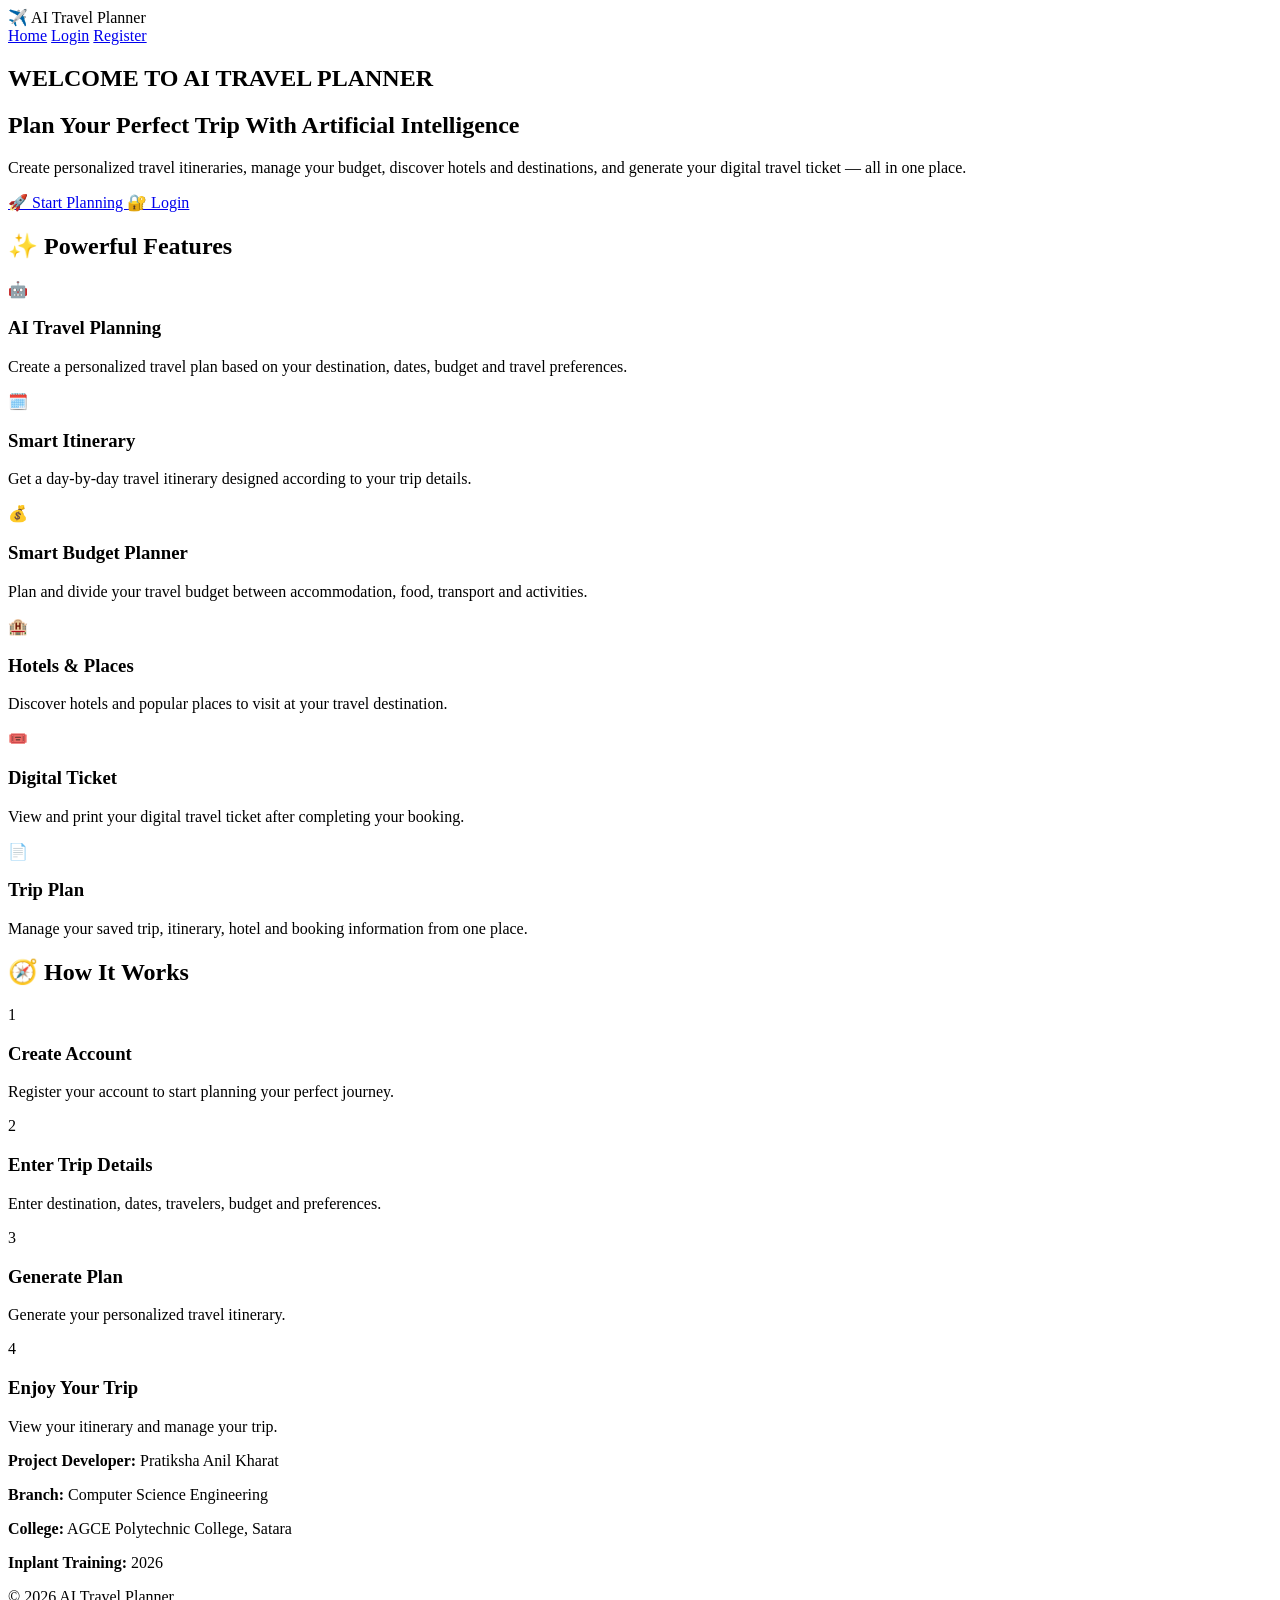
==== index.html @ a86b5eee "Add files via upload" ====
<!DOCTYPE html>
<html lang="en">
<head>
    <meta charset="UTF-8">
    <meta name="viewport" content="width=device-width, initial-scale=1.0">
    <title>AI Travel Planner</title>

    <link rel="stylesheet" href="css/style.css">

    <style>
        .feature-card {
            cursor: pointer !important;
            text-decoration: none !important;
            color: inherit !important;
            display: block !important;
        }

        .step-link {
            cursor: pointer !important;
            text-decoration: none !important;
            color: inherit !important;
            display: block !important;
        }

        .feature-card * {
            pointer-events: none !important;
        }

        .step-link * {
            pointer-events: none !important;
        }
    </style>
</head>

<body>

<nav class="navbar">
    <div class="logo">✈️ AI Travel Planner</div>

    <div class="nav-links">
        <a href="index.html">Home</a>
        <a href="login.html">Login</a>
        <a href="register.html">Register</a>
    </div>
</nav>


<section class="hero">
    <div class="hero-content">

        <h1>WELCOME TO AI TRAVEL PLANNER</h1>

        <h2>
            Plan Your Perfect Trip With
            <span>Artificial Intelligence</span>
        </h2>

        <p>
            Create personalized travel itineraries, manage your budget,
            discover hotels and destinations, and generate your digital
            travel ticket — all in one place.
        </p>

        <div class="hero-buttons">

            <a href="planner.html" class="primary-btn">
                🚀 Start Planning
            </a>

            <a href="login.html" class="secondary-btn">
                🔐 Login
            </a>

        </div>

    </div>
</section>


<section class="features">

    <h2>✨ Powerful Features</h2>

    <div class="feature-grid">

        <!-- AI TRAVEL PLANNING -->
        <div class="feature-card"
             onclick="window.location.href='planner.html'">

            <div class="feature-icon">🤖</div>

            <h3>AI Travel Planning</h3>

            <p>
                Create a personalized travel plan based on your
                destination, dates, budget and travel preferences.
            </p>

        </div>


        <!-- SMART ITINERARY -->
        <div class="feature-card"
             onclick="window.location.href='itinerary.html'">

            <div class="feature-icon">🗓️</div>

            <h3>Smart Itinerary</h3>

            <p>
                Get a day-by-day travel itinerary designed according
                to your trip details.
            </p>

        </div>


        <!-- BUDGET PLANNER -->
        <div class="feature-card"
             onclick="window.location.href='planner.html'">

            <div class="feature-icon">💰</div>

            <h3>Smart Budget Planner</h3>

            <p>
                Plan and divide your travel budget between
                accommodation, food, transport and activities.
            </p>

        </div>


        <!-- HOTELS & PLACES -->
        <div class="feature-card"
             onclick="window.location.href='hotels.html'">

            <div class="feature-icon">🏨</div>

            <h3>Hotels & Places</h3>

            <p>
                Discover hotels and popular places to visit at
                your travel destination.
            </p>

        </div>


        <!-- DIGITAL TICKET -->
        <div class="feature-card"
             onclick="window.location.href='ticket.html'">

            <div class="feature-icon">🎟️</div>

            <h3>Digital Ticket</h3>

            <p>
                View and print your digital travel ticket after
                completing your booking.
            </p>

        </div>


        <!-- TRIP PLAN -->
        <div class="feature-card"
             onclick="window.location.href='my-trips.html'">

            <div class="feature-icon">📄</div>

            <h3>Trip Plan</h3>

            <p>
                Manage your saved trip, itinerary, hotel and
                booking information from one place.
            </p>

        </div>

    </div>

</section>


<section class="how-it-works">

    <h2>🧭 How It Works</h2>

    <div class="steps">

        <div class="step-link"
             onclick="window.location.href='register.html'">

            <div class="step">
                <div class="step-number">1</div>

                <h3>Create Account</h3>

                <p>
                    Register your account to start planning
                    your perfect journey.
                </p>
            </div>

        </div>


        <div class="step-link"
             onclick="window.location.href='planner.html'">

            <div class="step">
                <div class="step-number">2</div>

                <h3>Enter Trip Details</h3>

                <p>
                    Enter destination, dates, travelers,
                    budget and preferences.
                </p>
            </div>

        </div>


        <div class="step-link"
             onclick="window.location.href='planner.html'">

            <div class="step">
                <div class="step-number">3</div>

                <h3>Generate Plan</h3>

                <p>
                    Generate your personalized travel itinerary.
                </p>
            </div>

        </div>


        <div class="step-link"
             onclick="window.location.href='itinerary.html'">

            <div class="step">
                <div class="step-number">4</div>

                <h3>Enjoy Your Trip</h3>

                <p>
                    View your itinerary and manage your trip.
                </p>
            </div>

        </div>

    </div>

</section>


<footer>

    <p>
        <strong>Project Developer:</strong>
        Pratiksha Anil Kharat
    </p>

    <p>
        <strong>Branch:</strong>
        Computer Science Engineering
    </p>

    <p>
        <strong>College:</strong>
        AGCE Polytechnic College, Satara
    </p>

    <p>
        <strong>Inplant Training:</strong>
        2026
    </p>

    <p>
        © 2026 AI Travel Planner
    </p>

</footer>


</body>
</html>
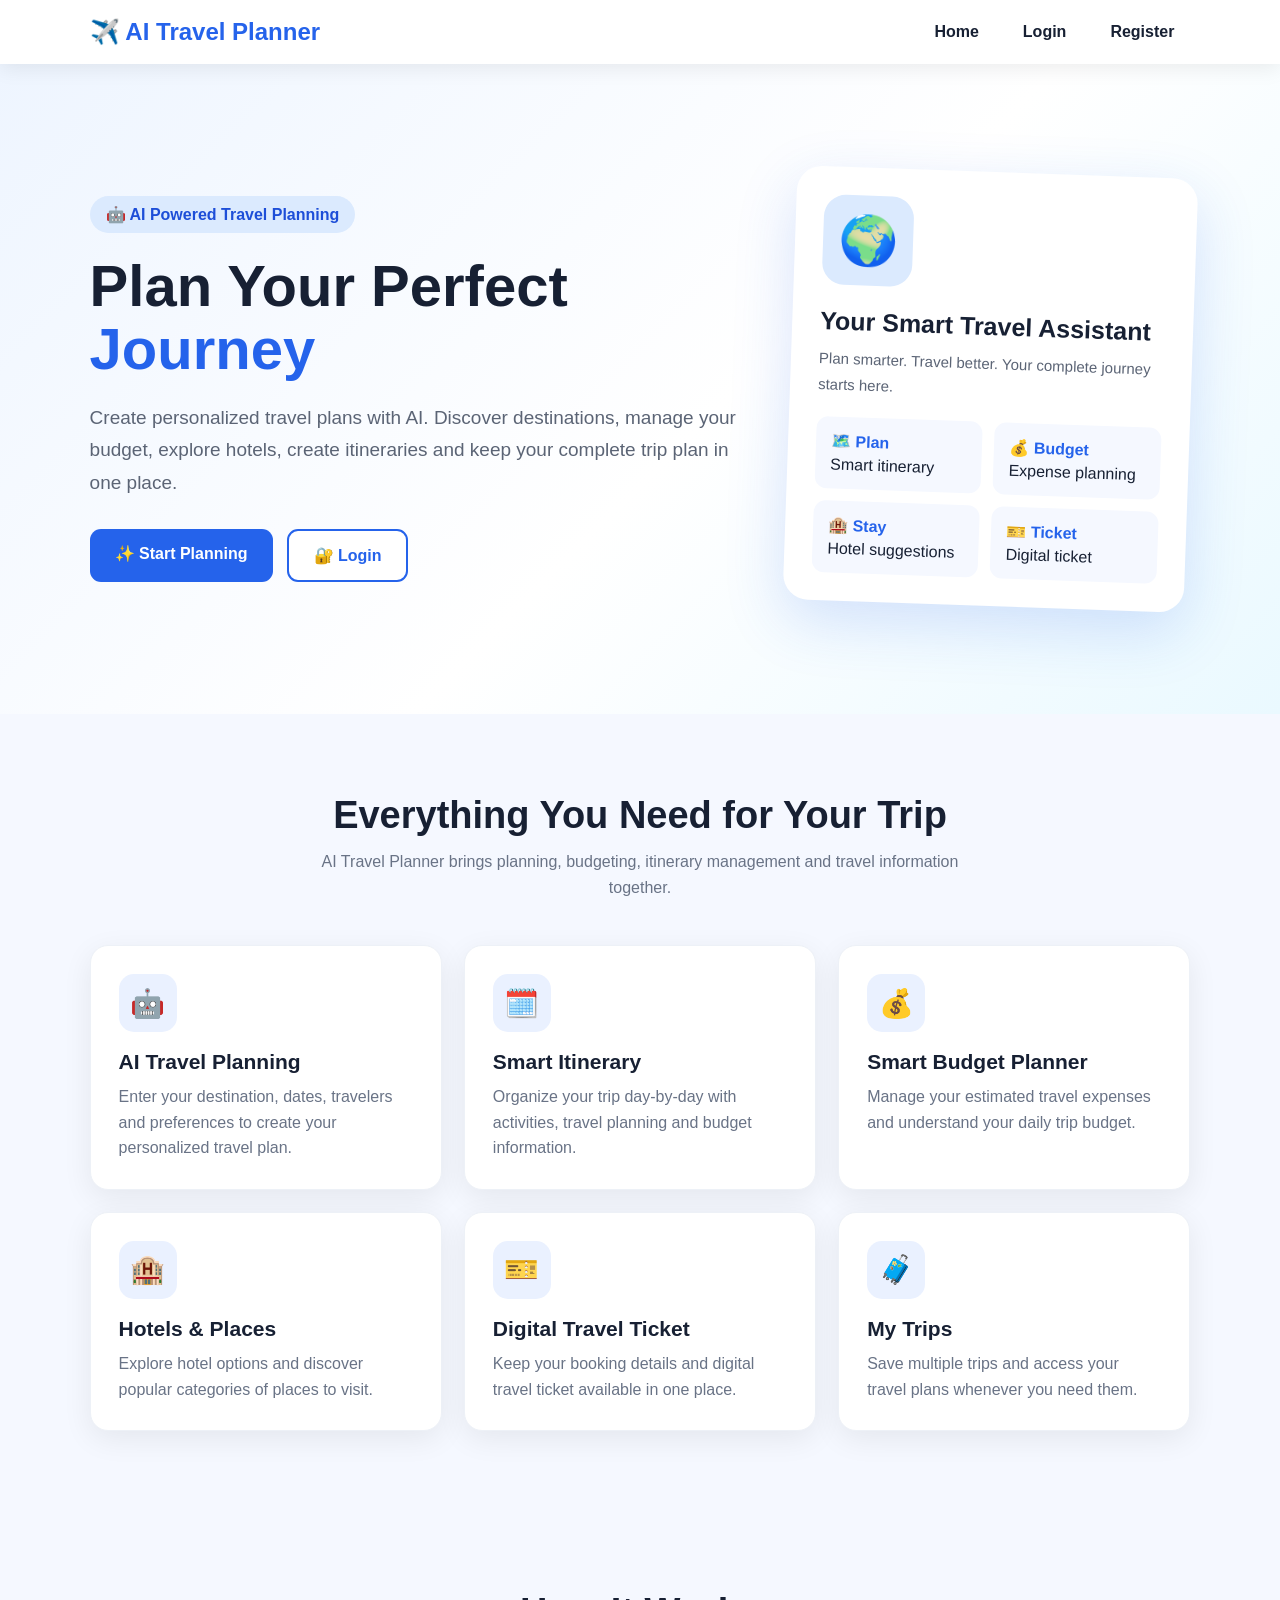
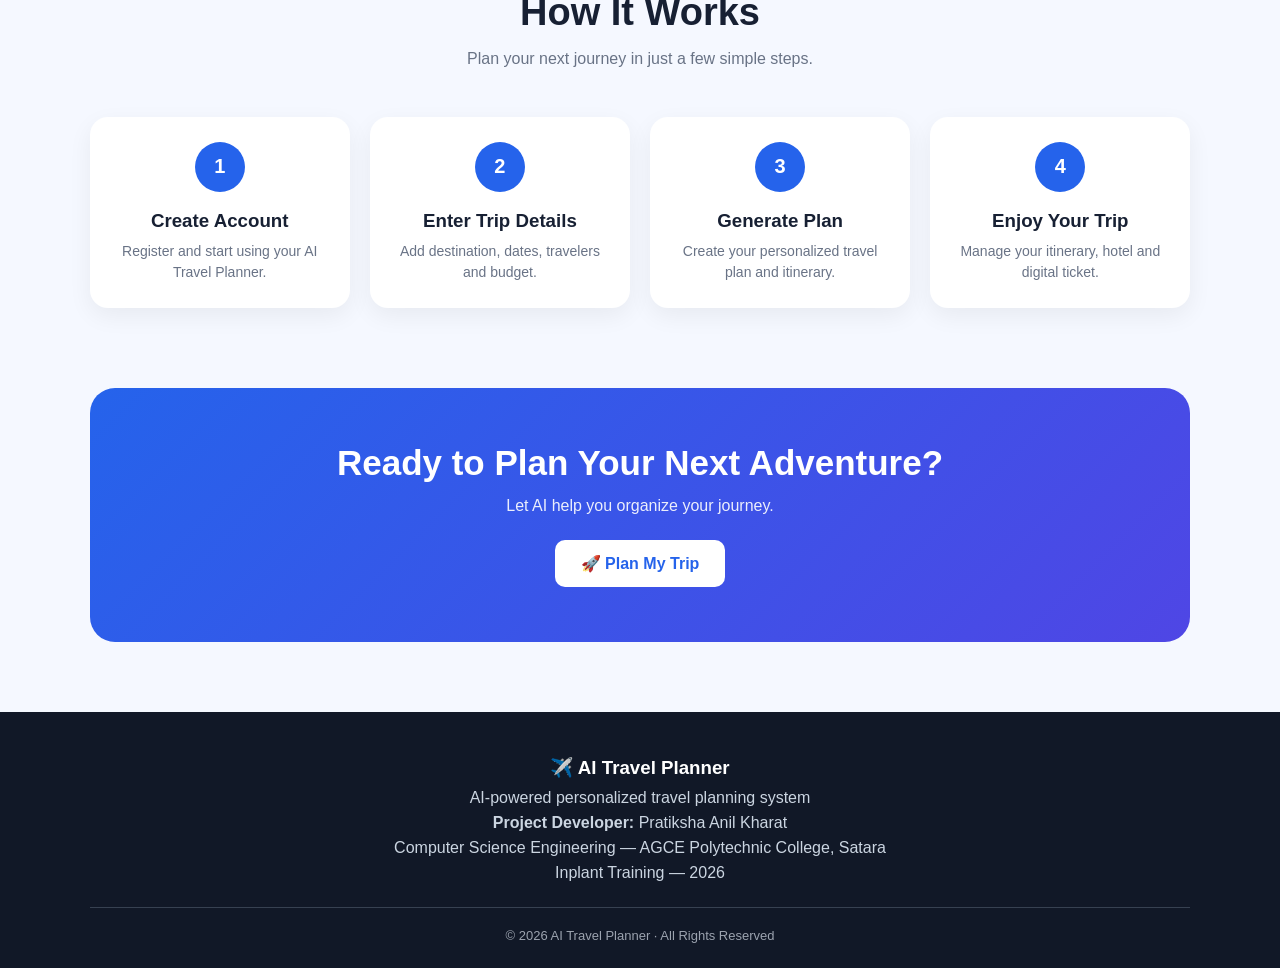
==== commit 7e800537: "Add files via upload" ====
--- a/index.html
+++ b/index.html
@@ -3,177 +3,630 @@
 <head>
     <meta charset="UTF-8">
     <meta name="viewport" content="width=device-width, initial-scale=1.0">
+
     <title>AI Travel Planner</title>
 
     <link rel="stylesheet" href="css/style.css">
 
     <style>
+        * {
+            box-sizing: border-box;
+            margin: 0;
+            padding: 0;
+        }
+
+        body {
+            font-family: Arial, sans-serif;
+            background: #f5f8ff;
+            color: #172033;
+        }
+
+        /* NAVBAR */
+        .navbar {
+            width: 100%;
+            background: rgba(255,255,255,0.97);
+            display: flex;
+            justify-content: space-between;
+            align-items: center;
+            padding: 18px 7%;
+            box-shadow: 0 4px 20px rgba(0,0,0,0.08);
+            position: sticky;
+            top: 0;
+            z-index: 1000;
+        }
+
+        .logo {
+            font-size: 24px;
+            font-weight: 800;
+            color: #2563eb;
+        }
+
+        .nav-links {
+            display: flex;
+            gap: 12px;
+            list-style: none;
+        }
+
+        .nav-links a {
+            text-decoration: none;
+            color: #172033;
+            font-weight: 600;
+            padding: 10px 16px;
+            border-radius: 9px;
+        }
+
+        .nav-links a:hover {
+            background: #eaf1ff;
+            color: #2563eb;
+        }
+
+        /* HERO */
+        .hero {
+            min-height: 650px;
+            padding: 80px 7%;
+            display: flex;
+            align-items: center;
+            justify-content: space-between;
+            gap: 50px;
+            background:
+                linear-gradient(135deg, #eef5ff 0%, #ffffff 55%, #eaf9ff 100%);
+        }
+
+        .hero-content {
+            max-width: 650px;
+        }
+
+        .badge {
+            display: inline-block;
+            background: #dbeafe;
+            color: #1d4ed8;
+            padding: 9px 16px;
+            border-radius: 30px;
+            font-weight: 700;
+            margin-bottom: 22px;
+        }
+
+        .hero h1 {
+            font-size: 58px;
+            line-height: 1.08;
+            margin-bottom: 22px;
+        }
+
+        .hero h1 span {
+            color: #2563eb;
+        }
+
+        .hero p {
+            font-size: 19px;
+            line-height: 1.7;
+            color: #5b6475;
+            margin-bottom: 30px;
+        }
+
+        .hero-buttons {
+            display: flex;
+            gap: 14px;
+            flex-wrap: wrap;
+        }
+
+        .primary-btn,
+        .outline-btn {
+            text-decoration: none;
+            padding: 15px 25px;
+            border-radius: 11px;
+            font-weight: 700;
+            display: inline-block;
+            transition: 0.2s;
+        }
+
+        .primary-btn {
+            background: #2563eb;
+            color: white;
+        }
+
+        .primary-btn:hover {
+            background: #1d4ed8;
+            transform: translateY(-2px);
+        }
+
+        .outline-btn {
+            background: white;
+            color: #2563eb;
+            border: 2px solid #2563eb;
+        }
+
+        .outline-btn:hover {
+            background: #eff6ff;
+        }
+
+        /* HERO VISUAL */
+        .hero-visual {
+            width: 420px;
+            min-width: 320px;
+        }
+
+        .travel-card {
+            background: white;
+            border-radius: 25px;
+            padding: 28px;
+            box-shadow: 0 20px 60px rgba(37,99,235,0.18);
+            transform: rotate(2deg);
+        }
+
+        .travel-icon {
+            width: 90px;
+            height: 90px;
+            border-radius: 22px;
+            background: #dbeafe;
+            display: flex;
+            align-items: center;
+            justify-content: center;
+            font-size: 48px;
+            margin-bottom: 22px;
+        }
+
+        .travel-card h3 {
+            font-size: 25px;
+            margin-bottom: 10px;
+        }
+
+        .travel-card p {
+            font-size: 15px;
+            margin-bottom: 20px;
+        }
+
+        .mini-info {
+            display: grid;
+            grid-template-columns: 1fr 1fr;
+            gap: 12px;
+        }
+
+        .mini-box {
+            background: #f5f8ff;
+            padding: 15px;
+            border-radius: 12px;
+        }
+
+        .mini-box strong {
+            display: block;
+            color: #2563eb;
+            margin-bottom: 5px;
+        }
+
+        /* SECTION */
+        .section {
+            padding: 80px 7%;
+        }
+
+        .section-title {
+            text-align: center;
+            max-width: 700px;
+            margin: 0 auto 45px;
+        }
+
+        .section-title h2 {
+            font-size: 38px;
+            margin-bottom: 12px;
+        }
+
+        .section-title p {
+            color: #697386;
+            line-height: 1.6;
+        }
+
+        /* FEATURES */
+        .features-grid {
+            display: grid;
+            grid-template-columns: repeat(3, 1fr);
+            gap: 22px;
+        }
+
         .feature-card {
-            cursor: pointer !important;
-            text-decoration: none !important;
-            color: inherit !important;
-            display: block !important;
-        }
-
-        .step-link {
-            cursor: pointer !important;
-            text-decoration: none !important;
-            color: inherit !important;
-            display: block !important;
-        }
-
-        .feature-card * {
-            pointer-events: none !important;
-        }
-
-        .step-link * {
-            pointer-events: none !important;
+            background: white;
+            border-radius: 18px;
+            padding: 28px;
+            box-shadow: 0 8px 30px rgba(0,0,0,0.07);
+            cursor: pointer;
+            transition: 0.25s;
+            border: 1px solid #edf1f7;
+        }
+
+        .feature-card:hover {
+            transform: translateY(-7px);
+            box-shadow: 0 15px 35px rgba(37,99,235,0.15);
+        }
+
+        .feature-icon {
+            width: 58px;
+            height: 58px;
+            background: #eaf1ff;
+            border-radius: 15px;
+            display: flex;
+            align-items: center;
+            justify-content: center;
+            font-size: 28px;
+            margin-bottom: 18px;
+        }
+
+        .feature-card h3 {
+            margin-bottom: 10px;
+            font-size: 21px;
+        }
+
+        .feature-card p {
+            color: #697386;
+            line-height: 1.6;
+        }
+
+        /* HOW IT WORKS */
+        .steps {
+            display: grid;
+            grid-template-columns: repeat(4, 1fr);
+            gap: 20px;
+        }
+
+        .step {
+            background: white;
+            padding: 25px;
+            border-radius: 18px;
+            text-align: center;
+            box-shadow: 0 8px 25px rgba(0,0,0,0.06);
+        }
+
+        .step-number {
+            width: 50px;
+            height: 50px;
+            border-radius: 50%;
+            background: #2563eb;
+            color: white;
+            margin: 0 auto 18px;
+            display: flex;
+            align-items: center;
+            justify-content: center;
+            font-size: 20px;
+            font-weight: bold;
+        }
+
+        .step h3 {
+            margin-bottom: 9px;
+        }
+
+        .step p {
+            color: #697386;
+            font-size: 14px;
+            line-height: 1.5;
+        }
+
+        /* CTA */
+        .cta {
+            margin: 0 7% 70px;
+            padding: 55px 30px;
+            text-align: center;
+            border-radius: 25px;
+            background: linear-gradient(135deg, #2563eb, #4f46e5);
+            color: white;
+        }
+
+        .cta h2 {
+            font-size: 35px;
+            margin-bottom: 14px;
+        }
+
+        .cta p {
+            margin-bottom: 25px;
+            opacity: 0.9;
+        }
+
+        .cta a {
+            display: inline-block;
+            background: white;
+            color: #2563eb;
+            text-decoration: none;
+            padding: 14px 26px;
+            border-radius: 10px;
+            font-weight: bold;
+        }
+
+        /* FOOTER */
+        footer {
+            background: #111827;
+            color: white;
+            padding: 45px 7% 25px;
+            text-align: center;
+        }
+
+        footer h3 {
+            margin-bottom: 10px;
+        }
+
+        footer p {
+            color: #cbd5e1;
+            margin: 7px 0;
+        }
+
+        .copyright {
+            margin-top: 25px;
+            padding-top: 20px;
+            border-top: 1px solid #374151;
+            font-size: 13px;
+            color: #9ca3af;
+        }
+
+        /* MOBILE */
+        @media (max-width: 900px) {
+            .hero {
+                flex-direction: column;
+                text-align: center;
+                padding-top: 55px;
+            }
+
+            .hero-buttons {
+                justify-content: center;
+            }
+
+            .hero h1 {
+                font-size: 43px;
+            }
+
+            .hero-visual {
+                width: 100%;
+                max-width: 420px;
+            }
+
+            .features-grid {
+                grid-template-columns: 1fr 1fr;
+            }
+
+            .steps {
+                grid-template-columns: 1fr 1fr;
+            }
+        }
+
+        @media (max-width: 600px) {
+            .navbar {
+                padding: 15px 5%;
+            }
+
+            .logo {
+                font-size: 19px;
+            }
+
+            .nav-links a {
+                padding: 8px;
+                font-size: 13px;
+            }
+
+            .hero {
+                padding: 55px 5%;
+            }
+
+            .hero h1 {
+                font-size: 36px;
+            }
+
+            .hero p {
+                font-size: 16px;
+            }
+
+            .features-grid,
+            .steps {
+                grid-template-columns: 1fr;
+            }
+
+            .section {
+                padding: 55px 5%;
+            }
+
+            .section-title h2 {
+                font-size: 30px;
+            }
+
+            .cta {
+                margin: 0 5% 50px;
+            }
+
+            .cta h2 {
+                font-size: 27px;
+            }
         }
     </style>
 </head>
 
 <body>
 
+<!-- NAVBAR -->
 <nav class="navbar">
     <div class="logo">✈️ AI Travel Planner</div>
 
-    <div class="nav-links">
-        <a href="index.html">Home</a>
-        <a href="login.html">Login</a>
-        <a href="register.html">Register</a>
-    </div>
+    <ul class="nav-links">
+        <li><a href="index.html">Home</a></li>
+        <li><a href="login.html">Login</a></li>
+        <li><a href="register.html">Register</a></li>
+    </ul>
 </nav>
 
 
+<!-- HERO -->
 <section class="hero">
+
     <div class="hero-content">
 
-        <h1>WELCOME TO AI TRAVEL PLANNER</h1>
-
-        <h2>
-            Plan Your Perfect Trip With
-            <span>Artificial Intelligence</span>
-        </h2>
+        <div class="badge">🤖 AI Powered Travel Planning</div>
+
+        <h1>
+            Plan Your Perfect
+            <span>Journey</span>
+        </h1>
 
         <p>
-            Create personalized travel itineraries, manage your budget,
-            discover hotels and destinations, and generate your digital
-            travel ticket — all in one place.
+            Create personalized travel plans with AI.
+            Discover destinations, manage your budget,
+            explore hotels, create itineraries and keep
+            your complete trip plan in one place.
         </p>
 
         <div class="hero-buttons">
-
             <a href="planner.html" class="primary-btn">
-                🚀 Start Planning
+                ✨ Start Planning
             </a>
 
-            <a href="login.html" class="secondary-btn">
+            <a href="login.html" class="outline-btn">
                 🔐 Login
             </a>
-
         </div>
 
     </div>
+
+
+    <div class="hero-visual">
+
+        <div class="travel-card">
+
+            <div class="travel-icon">🌍</div>
+
+            <h3>Your Smart Travel Assistant</h3>
+
+            <p>
+                Plan smarter. Travel better.
+                Your complete journey starts here.
+            </p>
+
+            <div class="mini-info">
+
+                <div class="mini-box">
+                    <strong>🗺️ Plan</strong>
+                    Smart itinerary
+                </div>
+
+                <div class="mini-box">
+                    <strong>💰 Budget</strong>
+                    Expense planning
+                </div>
+
+                <div class="mini-box">
+                    <strong>🏨 Stay</strong>
+                    Hotel suggestions
+                </div>
+
+                <div class="mini-box">
+                    <strong>🎫 Ticket</strong>
+                    Digital ticket
+                </div>
+
+            </div>
+
+        </div>
+
+    </div>
+
 </section>
 
 
-<section class="features">
-
-    <h2>✨ Powerful Features</h2>
-
-    <div class="feature-grid">
-
-        <!-- AI TRAVEL PLANNING -->
+<!-- FEATURES -->
+<section class="section">
+
+    <div class="section-title">
+
+        <h2>Everything You Need for Your Trip</h2>
+
+        <p>
+            AI Travel Planner brings planning,
+            budgeting, itinerary management and
+            travel information together.
+        </p>
+
+    </div>
+
+
+    <div class="features-grid">
+
         <div class="feature-card"
-             onclick="window.location.href='planner.html'">
+             onclick="location.href='planner.html'">
 
             <div class="feature-icon">🤖</div>
 
             <h3>AI Travel Planning</h3>
 
             <p>
-                Create a personalized travel plan based on your
-                destination, dates, budget and travel preferences.
-            </p>
-
-        </div>
-
-
-        <!-- SMART ITINERARY -->
+                Enter your destination, dates,
+                travelers and preferences to create
+                your personalized travel plan.
+            </p>
+
+        </div>
+
+
         <div class="feature-card"
-             onclick="window.location.href='itinerary.html'">
+             onclick="location.href='itinerary.html'">
 
             <div class="feature-icon">🗓️</div>
 
             <h3>Smart Itinerary</h3>
 
             <p>
-                Get a day-by-day travel itinerary designed according
-                to your trip details.
-            </p>
-
-        </div>
-
-
-        <!-- BUDGET PLANNER -->
+                Organize your trip day-by-day with
+                activities, travel planning and
+                budget information.
+            </p>
+
+        </div>
+
+
         <div class="feature-card"
-             onclick="window.location.href='planner.html'">
+             onclick="location.href='planner.html'">
 
             <div class="feature-icon">💰</div>
 
             <h3>Smart Budget Planner</h3>
 
             <p>
-                Plan and divide your travel budget between
-                accommodation, food, transport and activities.
-            </p>
-
-        </div>
-
-
-        <!-- HOTELS & PLACES -->
+                Manage your estimated travel expenses
+                and understand your daily trip budget.
+            </p>
+
+        </div>
+
+
         <div class="feature-card"
-             onclick="window.location.href='hotels.html'">
+             onclick="location.href='hotels.html'">
 
             <div class="feature-icon">🏨</div>
 
             <h3>Hotels & Places</h3>
 
             <p>
-                Discover hotels and popular places to visit at
-                your travel destination.
-            </p>
-
-        </div>
-
-
-        <!-- DIGITAL TICKET -->
+                Explore hotel options and discover
+                popular categories of places to visit.
+            </p>
+
+        </div>
+
+
         <div class="feature-card"
-             onclick="window.location.href='ticket.html'">
-
-            <div class="feature-icon">🎟️</div>
-
-            <h3>Digital Ticket</h3>
-
-            <p>
-                View and print your digital travel ticket after
-                completing your booking.
-            </p>
-
-        </div>
-
-
-        <!-- TRIP PLAN -->
+             onclick="location.href='ticket.html'">
+
+            <div class="feature-icon">🎫</div>
+
+            <h3>Digital Travel Ticket</h3>
+
+            <p>
+                Keep your booking details and digital
+                travel ticket available in one place.
+            </p>
+
+        </div>
+
+
         <div class="feature-card"
-             onclick="window.location.href='my-trips.html'">
-
-            <div class="feature-icon">📄</div>
-
-            <h3>Trip Plan</h3>
-
-            <p>
-                Manage your saved trip, itinerary, hotel and
-                booking information from one place.
+             onclick="location.href='my-trips.html'">
+
+            <div class="feature-icon">🧳</div>
+
+            <h3>My Trips</h3>
+
+            <p>
+                Save multiple trips and access your
+                travel plans whenever you need them.
             </p>
 
         </div>
@@ -183,74 +636,78 @@
 </section>
 
 
-<section class="how-it-works">
-
-    <h2>🧭 How It Works</h2>
+<!-- HOW IT WORKS -->
+<section class="section">
+
+    <div class="section-title">
+
+        <h2>How It Works</h2>
+
+        <p>
+            Plan your next journey in just a few simple steps.
+        </p>
+
+    </div>
+
 
     <div class="steps">
 
-        <div class="step-link"
-             onclick="window.location.href='register.html'">
-
-            <div class="step">
-                <div class="step-number">1</div>
-
-                <h3>Create Account</h3>
-
-                <p>
-                    Register your account to start planning
-                    your perfect journey.
-                </p>
-            </div>
-
-        </div>
-
-
-        <div class="step-link"
-             onclick="window.location.href='planner.html'">
-
-            <div class="step">
-                <div class="step-number">2</div>
-
-                <h3>Enter Trip Details</h3>
-
-                <p>
-                    Enter destination, dates, travelers,
-                    budget and preferences.
-                </p>
-            </div>
-
-        </div>
-
-
-        <div class="step-link"
-             onclick="window.location.href='planner.html'">
-
-            <div class="step">
-                <div class="step-number">3</div>
-
-                <h3>Generate Plan</h3>
-
-                <p>
-                    Generate your personalized travel itinerary.
-                </p>
-            </div>
-
-        </div>
-
-
-        <div class="step-link"
-             onclick="window.location.href='itinerary.html'">
-
-            <div class="step">
-                <div class="step-number">4</div>
-
-                <h3>Enjoy Your Trip</h3>
-
-                <p>
-                    View your itinerary and manage your trip.
-                </p>
-            </div>
+        <div class="step"
+             onclick="location.href='register.html'">
+
+            <div class="step-number">1</div>
+
+            <h3>Create Account</h3>
+
+            <p>
+                Register and start using your
+                AI Travel Planner.
+            </p>
+
+        </div>
+
+
+        <div class="step"
+             onclick="location.href='planner.html'">
+
+            <div class="step-number">2</div>
+
+            <h3>Enter Trip Details</h3>
+
+            <p>
+                Add destination, dates,
+                travelers and budget.
+            </p>
+
+        </div>
+
+
+        <div class="step"
+             onclick="location.href='planner.html'">
+
+            <div class="step-number">3</div>
+
+            <h3>Generate Plan</h3>
+
+            <p>
+                Create your personalized
+                travel plan and itinerary.
+            </p>
+
+        </div>
+
+
+        <div class="step"
+             onclick="location.href='itinerary.html'">
+
+            <div class="step-number">4</div>
+
+            <h3>Enjoy Your Trip</h3>
+
+            <p>
+                Manage your itinerary,
+                hotel and digital ticket.
+            </p>
 
         </div>
 
@@ -259,7 +716,30 @@
 </section>
 
 
+<!-- CTA -->
+<section class="cta">
+
+    <h2>Ready to Plan Your Next Adventure?</h2>
+
+    <p>
+        Let AI help you organize your journey.
+    </p>
+
+    <a href="planner.html">
+        🚀 Plan My Trip
+    </a>
+
+</section>
+
+
+<!-- FOOTER -->
 <footer>
+
+    <h3>✈️ AI Travel Planner</h3>
+
+    <p>
+        AI-powered personalized travel planning system
+    </p>
 
     <p>
         <strong>Project Developer:</strong>
@@ -267,26 +747,19 @@
     </p>
 
     <p>
-        <strong>Branch:</strong>
-        Computer Science Engineering
-    </p>
-
-    <p>
-        <strong>College:</strong>
+        Computer Science Engineering —
         AGCE Polytechnic College, Satara
     </p>
 
     <p>
-        <strong>Inplant Training:</strong>
-        2026
+        Inplant Training — 2026
     </p>
 
-    <p>
-        © 2026 AI Travel Planner
-    </p>
+    <div class="copyright">
+        © 2026 AI Travel Planner · All Rights Reserved
+    </div>
 
 </footer>
-
 
 </body>
 </html>
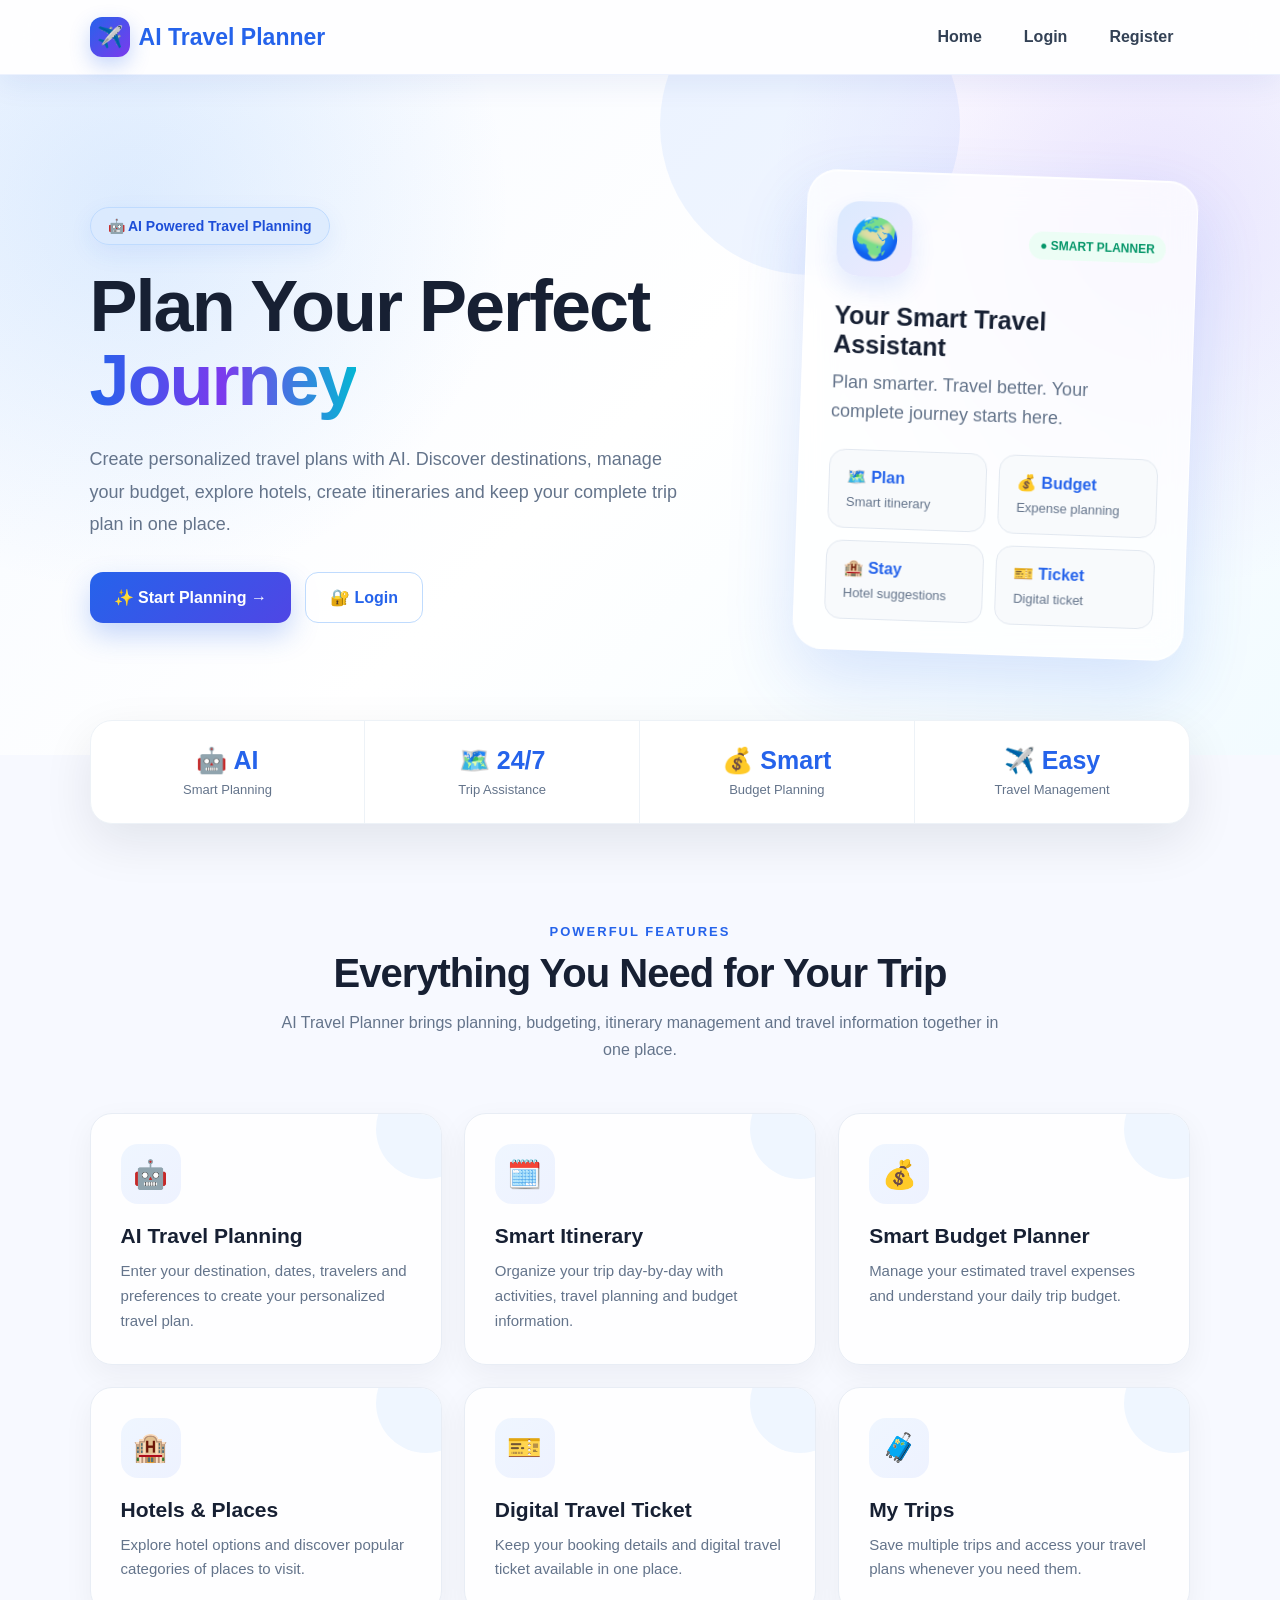
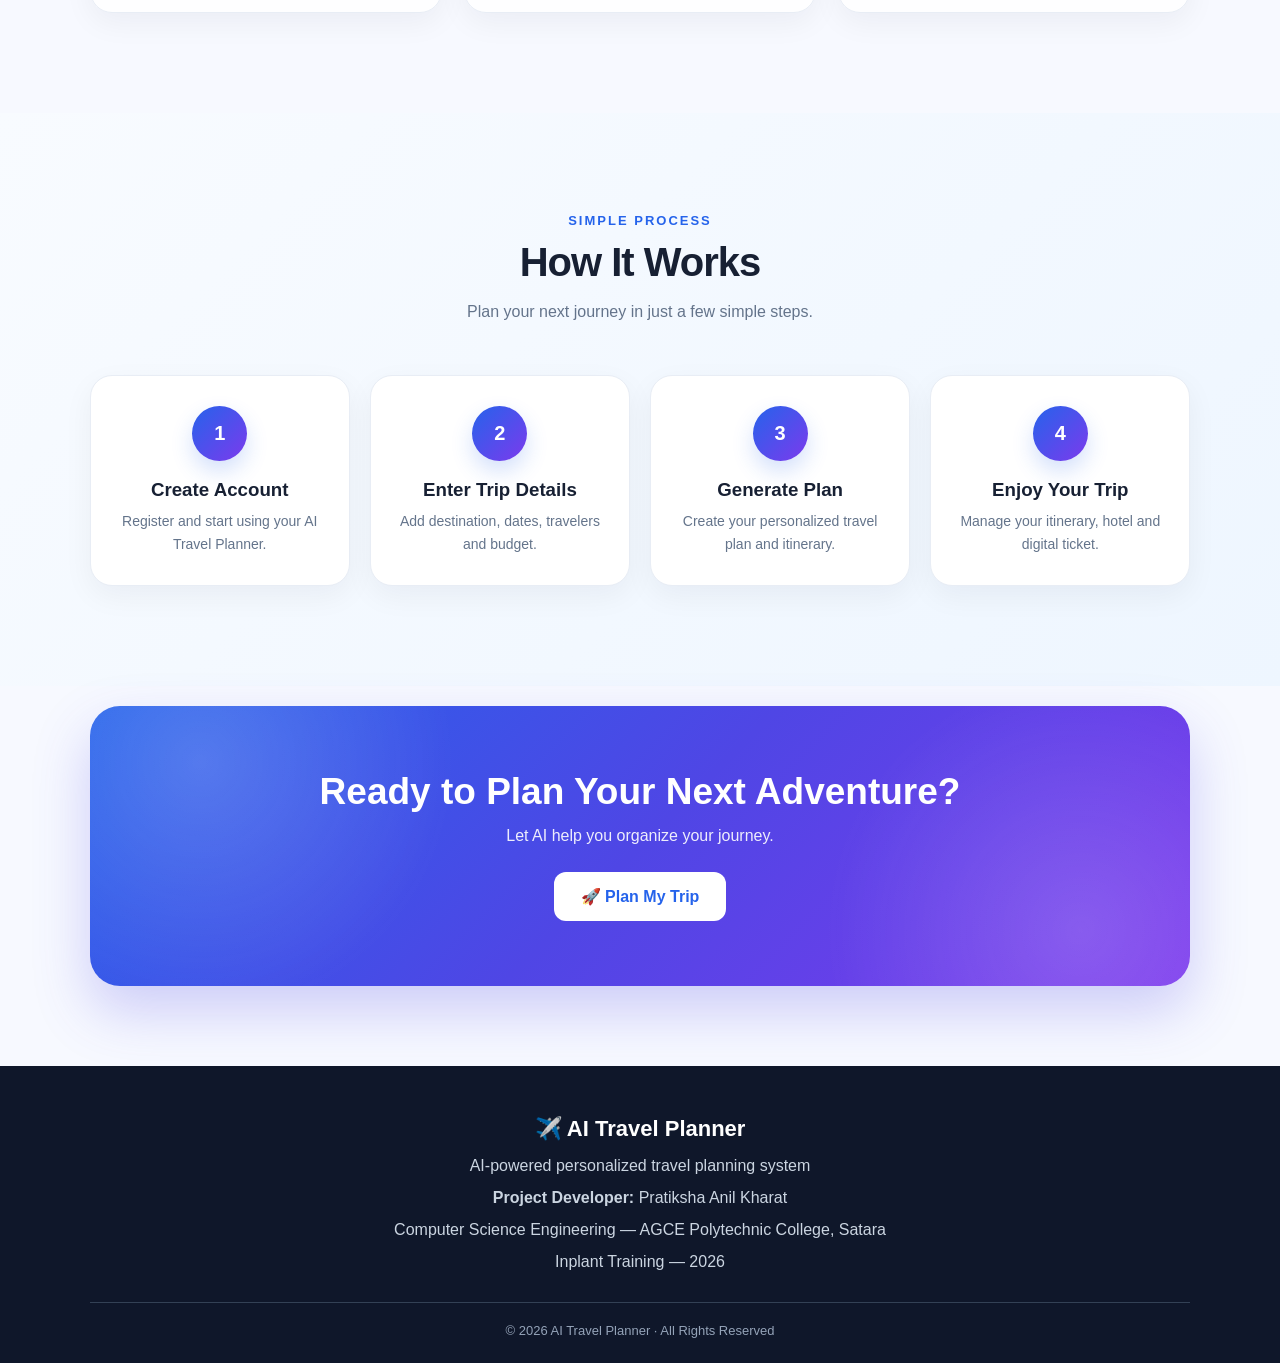
==== commit 676547e6: "Add files via upload" ====
--- a/index.html
+++ b/index.html
@@ -6,101 +6,191 @@
 
     <title>AI Travel Planner</title>
 
-    <link rel="stylesheet" href="css/style.css">
-
     <style>
         * {
-            box-sizing: border-box;
             margin: 0;
             padding: 0;
+            box-sizing: border-box;
+        }
+
+        html {
+            scroll-behavior: smooth;
         }
 
         body {
-            font-family: Arial, sans-serif;
-            background: #f5f8ff;
+            font-family: Arial, Helvetica, sans-serif;
             color: #172033;
-        }
-
-        /* NAVBAR */
+            background: #f7f9ff;
+            overflow-x: hidden;
+        }
+
+        /* ================= NAVBAR ================= */
+
         .navbar {
-            width: 100%;
-            background: rgba(255,255,255,0.97);
+            position: sticky;
+            top: 0;
+            z-index: 1000;
+
             display: flex;
             justify-content: space-between;
             align-items: center;
-            padding: 18px 7%;
-            box-shadow: 0 4px 20px rgba(0,0,0,0.08);
-            position: sticky;
-            top: 0;
-            z-index: 1000;
+
+            padding: 17px 7%;
+
+            background: rgba(255,255,255,0.82);
+            backdrop-filter: blur(18px);
+            -webkit-backdrop-filter: blur(18px);
+
+            border-bottom: 1px solid rgba(37,99,235,0.08);
+
+            box-shadow: 0 8px 30px rgba(30,64,175,0.08);
         }
 
         .logo {
-            font-size: 24px;
+            display: flex;
+            align-items: center;
+            gap: 9px;
+
+            font-size: 23px;
             font-weight: 800;
+
             color: #2563eb;
+        }
+
+        .logo-icon {
+            width: 40px;
+            height: 40px;
+
+            display: flex;
+            align-items: center;
+            justify-content: center;
+
+            border-radius: 12px;
+
+            background: linear-gradient(135deg,#2563eb,#7c3aed);
+
+            color: white;
+            font-size: 21px;
+
+            box-shadow: 0 8px 20px rgba(37,99,235,0.25);
         }
 
         .nav-links {
             display: flex;
-            gap: 12px;
+            gap: 8px;
             list-style: none;
         }
 
         .nav-links a {
             text-decoration: none;
-            color: #172033;
-            font-weight: 600;
-            padding: 10px 16px;
-            border-radius: 9px;
+            color: #334155;
+
+            padding: 10px 17px;
+            border-radius: 10px;
+
+            font-weight: 700;
+            transition: 0.25s;
         }
 
         .nav-links a:hover {
-            background: #eaf1ff;
             color: #2563eb;
-        }
-
-        /* HERO */
+            background: #eff6ff;
+            transform: translateY(-2px);
+        }
+
+        /* ================= HERO ================= */
+
         .hero {
-            min-height: 650px;
-            padding: 80px 7%;
+            min-height: 680px;
+
             display: flex;
             align-items: center;
             justify-content: space-between;
-            gap: 50px;
+
+            gap: 60px;
+
+            padding: 85px 7%;
+
+            position: relative;
+            overflow: hidden;
+
             background:
-                linear-gradient(135deg, #eef5ff 0%, #ffffff 55%, #eaf9ff 100%);
+                radial-gradient(circle at 10% 20%, rgba(96,165,250,0.18), transparent 30%),
+                radial-gradient(circle at 90% 20%, rgba(139,92,246,0.16), transparent 30%),
+                linear-gradient(135deg,#f5f9ff,#ffffff,#f2fbff);
+        }
+
+        .hero::before {
+            content: "";
+
+            position: absolute;
+
+            width: 300px;
+            height: 300px;
+
+            border-radius: 50%;
+
+            background: rgba(59,130,246,0.08);
+
+            top: -100px;
+            right: 25%;
         }
 
         .hero-content {
             max-width: 650px;
+            position: relative;
+            z-index: 2;
         }
 
         .badge {
-            display: inline-block;
-            background: #dbeafe;
+            display: inline-flex;
+            align-items: center;
+            gap: 8px;
+
+            padding: 10px 17px;
+
+            border-radius: 50px;
+
+            background: rgba(219,234,254,0.8);
+            border: 1px solid #bfdbfe;
+
             color: #1d4ed8;
-            padding: 9px 16px;
-            border-radius: 30px;
-            font-weight: 700;
-            margin-bottom: 22px;
+
+            font-size: 14px;
+            font-weight: 800;
+
+            margin-bottom: 24px;
+
+            box-shadow: 0 8px 25px rgba(37,99,235,0.08);
         }
 
         .hero h1 {
-            font-size: 58px;
-            line-height: 1.08;
-            margin-bottom: 22px;
-        }
-
-        .hero h1 span {
-            color: #2563eb;
+            font-size: clamp(44px,6vw,72px);
+            line-height: 1.04;
+
+            letter-spacing: -2px;
+
+            margin-bottom: 25px;
+        }
+
+        .gradient-text {
+            background: linear-gradient(90deg,#2563eb,#7c3aed,#06b6d4);
+
+            -webkit-background-clip: text;
+            background-clip: text;
+
+            color: transparent;
         }
 
         .hero p {
-            font-size: 19px;
-            line-height: 1.7;
-            color: #5b6475;
-            margin-bottom: 30px;
+            font-size: 18px;
+            line-height: 1.8;
+
+            color: #64748b;
+
+            max-width: 600px;
+
+            margin-bottom: 32px;
         }
 
         .hero-buttons {
@@ -111,68 +201,137 @@
 
         .primary-btn,
         .outline-btn {
+            display: inline-flex;
+            align-items: center;
+            justify-content: center;
+            gap: 8px;
+
             text-decoration: none;
-            padding: 15px 25px;
-            border-radius: 11px;
-            font-weight: 700;
-            display: inline-block;
-            transition: 0.2s;
+
+            padding: 15px 24px;
+
+            border-radius: 13px;
+
+            font-weight: 800;
+
+            transition: 0.25s;
         }
 
         .primary-btn {
-            background: #2563eb;
             color: white;
+
+            background: linear-gradient(135deg,#2563eb,#4f46e5);
+
+            box-shadow: 0 12px 28px rgba(37,99,235,0.25);
         }
 
         .primary-btn:hover {
-            background: #1d4ed8;
-            transform: translateY(-2px);
+            transform: translateY(-4px);
+            box-shadow: 0 18px 35px rgba(37,99,235,0.32);
         }
 
         .outline-btn {
-            background: white;
             color: #2563eb;
-            border: 2px solid #2563eb;
+
+            background: rgba(255,255,255,0.8);
+
+            border: 1px solid #bfdbfe;
         }
 
         .outline-btn:hover {
             background: #eff6ff;
-        }
-
-        /* HERO VISUAL */
+            transform: translateY(-3px);
+        }
+
+        /* ================= HERO CARD ================= */
+
         .hero-visual {
-            width: 420px;
+            width: 430px;
             min-width: 320px;
+
+            position: relative;
+            z-index: 2;
         }
 
         .travel-card {
-            background: white;
-            border-radius: 25px;
-            padding: 28px;
-            box-shadow: 0 20px 60px rgba(37,99,235,0.18);
+            position: relative;
+
+            padding: 30px;
+
+            border-radius: 30px;
+
+            background: rgba(255,255,255,0.72);
+
+            backdrop-filter: blur(20px);
+            -webkit-backdrop-filter: blur(20px);
+
+            border: 1px solid rgba(255,255,255,0.9);
+
+            box-shadow:
+                0 30px 70px rgba(37,99,235,0.16),
+                inset 0 1px 0 rgba(255,255,255,0.9);
+
             transform: rotate(2deg);
+
+            animation: floating 4s ease-in-out infinite;
+        }
+
+        @keyframes floating {
+            0%,100% {
+                transform: rotate(2deg) translateY(0);
+            }
+
+            50% {
+                transform: rotate(2deg) translateY(-10px);
+            }
+        }
+
+        .card-top {
+            display: flex;
+            justify-content: space-between;
+            align-items: center;
+
+            margin-bottom: 25px;
         }
 
         .travel-icon {
-            width: 90px;
-            height: 90px;
-            border-radius: 22px;
-            background: #dbeafe;
+            width: 75px;
+            height: 75px;
+
             display: flex;
             align-items: center;
             justify-content: center;
-            font-size: 48px;
-            margin-bottom: 22px;
+
+            border-radius: 22px;
+
+            font-size: 40px;
+
+            background: linear-gradient(135deg,#dbeafe,#ede9fe);
+
+            box-shadow: 0 12px 25px rgba(37,99,235,0.12);
+        }
+
+        .live-badge {
+            padding: 7px 11px;
+
+            border-radius: 30px;
+
+            background: #ecfdf5;
+            color: #059669;
+
+            font-size: 12px;
+            font-weight: 800;
         }
 
         .travel-card h3 {
             font-size: 25px;
-            margin-bottom: 10px;
-        }
-
-        .travel-card p {
-            font-size: 15px;
-            margin-bottom: 20px;
+            margin-bottom: 9px;
+        }
+
+        .travel-card > p {
+            color: #64748b;
+            line-height: 1.6;
+            margin-bottom: 23px;
         }
 
         .mini-info {
@@ -182,109 +341,274 @@
         }
 
         .mini-box {
-            background: #f5f8ff;
-            padding: 15px;
-            border-radius: 12px;
+            padding: 17px;
+
+            border-radius: 16px;
+
+            background: rgba(248,250,252,0.9);
+
+            border: 1px solid #e2e8f0;
+
+            transition: 0.25s;
+        }
+
+        .mini-box:hover {
+            transform: translateY(-4px);
+            border-color: #bfdbfe;
+            box-shadow: 0 10px 20px rgba(37,99,235,0.08);
         }
 
         .mini-box strong {
             display: block;
+
             color: #2563eb;
+
+            margin-bottom: 6px;
+        }
+
+        .mini-box span {
+            color: #64748b;
+            font-size: 13px;
+        }
+
+        /* ================= STATS ================= */
+
+        .stats {
+            margin: -35px auto 0;
+
+            width: 86%;
+
+            position: relative;
+            z-index: 5;
+
+            display: grid;
+            grid-template-columns: repeat(4,1fr);
+
+            background: white;
+
+            border-radius: 22px;
+
+            box-shadow: 0 18px 50px rgba(15,23,42,0.09);
+
+            border: 1px solid #edf2f7;
+
+            overflow: hidden;
+        }
+
+        .stat {
+            text-align: center;
+            padding: 25px 15px;
+
+            border-right: 1px solid #edf2f7;
+        }
+
+        .stat:last-child {
+            border-right: none;
+        }
+
+        .stat strong {
+            display: block;
+
+            font-size: 25px;
+
+            color: #2563eb;
+
             margin-bottom: 5px;
         }
 
-        /* SECTION */
+        .stat span {
+            color: #64748b;
+            font-size: 13px;
+        }
+
+        /* ================= SECTION ================= */
+
         .section {
-            padding: 80px 7%;
+            padding: 100px 7%;
         }
 
         .section-title {
             text-align: center;
-            max-width: 700px;
-            margin: 0 auto 45px;
+
+            max-width: 720px;
+
+            margin: 0 auto 50px;
+        }
+
+        .section-label {
+            color: #2563eb;
+
+            font-size: 13px;
+            font-weight: 800;
+
+            text-transform: uppercase;
+
+            letter-spacing: 2px;
+
+            margin-bottom: 12px;
         }
 
         .section-title h2 {
-            font-size: 38px;
-            margin-bottom: 12px;
+            font-size: 40px;
+            letter-spacing: -1px;
+
+            margin-bottom: 13px;
         }
 
         .section-title p {
-            color: #697386;
-            line-height: 1.6;
-        }
-
-        /* FEATURES */
+            color: #64748b;
+            line-height: 1.7;
+        }
+
+        /* ================= FEATURES ================= */
+
         .features-grid {
             display: grid;
-            grid-template-columns: repeat(3, 1fr);
+
+            grid-template-columns: repeat(3,1fr);
+
             gap: 22px;
         }
 
         .feature-card {
-            background: white;
-            border-radius: 18px;
-            padding: 28px;
-            box-shadow: 0 8px 30px rgba(0,0,0,0.07);
+            position: relative;
+
+            padding: 30px;
+
+            border-radius: 22px;
+
+            background: rgba(255,255,255,0.9);
+
+            border: 1px solid #e8edf5;
+
+            box-shadow: 0 10px 30px rgba(15,23,42,0.05);
+
             cursor: pointer;
-            transition: 0.25s;
-            border: 1px solid #edf1f7;
+
+            overflow: hidden;
+
+            transition: 0.3s;
+        }
+
+        .feature-card::before {
+            content: "";
+
+            position: absolute;
+
+            width: 100px;
+            height: 100px;
+
+            border-radius: 50%;
+
+            background: #eff6ff;
+
+            right: -35px;
+            top: -35px;
+
+            transition: 0.3s;
         }
 
         .feature-card:hover {
-            transform: translateY(-7px);
-            box-shadow: 0 15px 35px rgba(37,99,235,0.15);
+            transform: translateY(-9px);
+
+            border-color: #bfdbfe;
+
+            box-shadow: 0 20px 45px rgba(37,99,235,0.13);
+        }
+
+        .feature-card:hover::before {
+            transform: scale(1.5);
         }
 
         .feature-icon {
-            width: 58px;
-            height: 58px;
-            background: #eaf1ff;
-            border-radius: 15px;
+            position: relative;
+            z-index: 2;
+
+            width: 60px;
+            height: 60px;
+
             display: flex;
             align-items: center;
             justify-content: center;
+
+            border-radius: 17px;
+
+            background: linear-gradient(135deg,#eff6ff,#eef2ff);
+
             font-size: 28px;
-            margin-bottom: 18px;
+
+            margin-bottom: 20px;
         }
 
         .feature-card h3 {
-            margin-bottom: 10px;
             font-size: 21px;
+            margin-bottom: 11px;
         }
 
         .feature-card p {
-            color: #697386;
-            line-height: 1.6;
-        }
-
-        /* HOW IT WORKS */
+            color: #64748b;
+            line-height: 1.65;
+            font-size: 15px;
+        }
+
+        /* ================= HOW IT WORKS ================= */
+
+        .how-section {
+            background:
+                linear-gradient(135deg,#f8fbff,#eef6ff);
+        }
+
         .steps {
             display: grid;
-            grid-template-columns: repeat(4, 1fr);
+
+            grid-template-columns: repeat(4,1fr);
+
             gap: 20px;
         }
 
         .step {
+            text-align: center;
+
+            padding: 30px 22px;
+
             background: white;
-            padding: 25px;
-            border-radius: 18px;
-            text-align: center;
-            box-shadow: 0 8px 25px rgba(0,0,0,0.06);
+
+            border-radius: 22px;
+
+            border: 1px solid #e8edf5;
+
+            box-shadow: 0 10px 30px rgba(15,23,42,0.05);
+
+            cursor: pointer;
+
+            transition: 0.3s;
+        }
+
+        .step:hover {
+            transform: translateY(-7px);
+            box-shadow: 0 18px 35px rgba(37,99,235,0.12);
         }
 
         .step-number {
-            width: 50px;
-            height: 50px;
-            border-radius: 50%;
-            background: #2563eb;
-            color: white;
-            margin: 0 auto 18px;
+            width: 55px;
+            height: 55px;
+
             display: flex;
             align-items: center;
             justify-content: center;
+
+            margin: 0 auto 18px;
+
+            border-radius: 50%;
+
+            background: linear-gradient(135deg,#2563eb,#7c3aed);
+
+            color: white;
+
             font-size: 20px;
-            font-weight: bold;
+            font-weight: 800;
+
+            box-shadow: 0 10px 22px rgba(37,99,235,0.2);
         }
 
         .step h3 {
@@ -292,85 +616,137 @@
         }
 
         .step p {
-            color: #697386;
+            color: #64748b;
+
             font-size: 14px;
-            line-height: 1.5;
-        }
-
-        /* CTA */
+
+            line-height: 1.6;
+        }
+
+        /* ================= CTA ================= */
+
         .cta {
-            margin: 0 7% 70px;
-            padding: 55px 30px;
+            position: relative;
+
+            margin: 20px 7% 80px;
+
+            padding: 65px 30px;
+
             text-align: center;
-            border-radius: 25px;
-            background: linear-gradient(135deg, #2563eb, #4f46e5);
+
+            border-radius: 30px;
+
+            overflow: hidden;
+
             color: white;
+
+            background:
+                radial-gradient(circle at 10% 20%,rgba(255,255,255,0.18),transparent 25%),
+                radial-gradient(circle at 90% 80%,rgba(255,255,255,0.16),transparent 25%),
+                linear-gradient(135deg,#2563eb,#4f46e5,#7c3aed);
+
+            box-shadow: 0 25px 55px rgba(79,70,229,0.25);
         }
 
         .cta h2 {
-            font-size: 35px;
+            font-size: 37px;
             margin-bottom: 14px;
         }
 
         .cta p {
-            margin-bottom: 25px;
             opacity: 0.9;
+            margin-bottom: 27px;
         }
 
         .cta a {
-            display: inline-block;
+            display: inline-flex;
+
+            align-items: center;
+            justify-content: center;
+
+            gap: 8px;
+
+            padding: 15px 27px;
+
+            border-radius: 12px;
+
             background: white;
+
             color: #2563eb;
+
             text-decoration: none;
-            padding: 14px 26px;
-            border-radius: 10px;
-            font-weight: bold;
-        }
-
-        /* FOOTER */
+
+            font-weight: 800;
+
+            transition: 0.25s;
+        }
+
+        .cta a:hover {
+            transform: translateY(-4px);
+
+            box-shadow: 0 12px 25px rgba(0,0,0,0.18);
+        }
+
+        /* ================= FOOTER ================= */
+
         footer {
-            background: #111827;
+            padding: 50px 7% 25px;
+
+            text-align: center;
+
+            background: #0f172a;
+
             color: white;
-            padding: 45px 7% 25px;
-            text-align: center;
         }
 
         footer h3 {
-            margin-bottom: 10px;
+            font-size: 22px;
+            margin-bottom: 12px;
         }
 
         footer p {
             color: #cbd5e1;
-            margin: 7px 0;
+            margin: 8px 0;
+            line-height: 1.5;
         }
 
         .copyright {
-            margin-top: 25px;
+            margin-top: 28px;
+
             padding-top: 20px;
-            border-top: 1px solid #374151;
+
+            border-top: 1px solid #334155;
+
+            color: #94a3b8;
+
             font-size: 13px;
-            color: #9ca3af;
-        }
-
-        /* MOBILE */
-        @media (max-width: 900px) {
+        }
+
+        /* ================= MOBILE ================= */
+
+        @media (max-width: 1000px) {
+
             .hero {
                 flex-direction: column;
                 text-align: center;
-                padding-top: 55px;
+            }
+
+            .hero-content {
+                max-width: 750px;
+            }
+
+            .hero p {
+                margin-left: auto;
+                margin-right: auto;
             }
 
             .hero-buttons {
                 justify-content: center;
             }
 
-            .hero h1 {
-                font-size: 43px;
-            }
-
             .hero-visual {
+                max-width: 440px;
                 width: 100%;
-                max-width: 420px;
             }
 
             .features-grid {
@@ -382,30 +758,72 @@
             }
         }
 
-        @media (max-width: 600px) {
+        @media (max-width: 700px) {
+
             .navbar {
-                padding: 15px 5%;
+                padding: 14px 5%;
             }
 
             .logo {
-                font-size: 19px;
+                font-size: 17px;
+            }
+
+            .logo-icon {
+                width: 35px;
+                height: 35px;
+                font-size: 18px;
+            }
+
+            .nav-links {
+                gap: 2px;
             }
 
             .nav-links a {
-                padding: 8px;
-                font-size: 13px;
+                padding: 8px 7px;
+                font-size: 12px;
             }
 
             .hero {
-                padding: 55px 5%;
+                padding: 65px 5% 80px;
             }
 
             .hero h1 {
-                font-size: 36px;
+                font-size: 42px;
             }
 
             .hero p {
                 font-size: 16px;
+            }
+
+            .travel-card {
+                padding: 23px;
+            }
+
+            .stats {
+                width: 90%;
+                grid-template-columns: 1fr 1fr;
+            }
+
+            .stat {
+                border-right: 1px solid #edf2f7;
+                border-bottom: 1px solid #edf2f7;
+            }
+
+            .stat:nth-child(2) {
+                border-right: none;
+            }
+
+            .stat:nth-child(3),
+            .stat:nth-child(4) {
+                border-bottom: none;
+            }
+
+            .section {
+                padding: 70px 5%;
+            }
+
+            .section-title h2 {
+                font-size: 31px;
             }
 
             .features-grid,
@@ -413,20 +831,31 @@
                 grid-template-columns: 1fr;
             }
 
-            .section {
-                padding: 55px 5%;
-            }
-
-            .section-title h2 {
-                font-size: 30px;
-            }
-
             .cta {
-                margin: 0 5% 50px;
+                margin-left: 5%;
+                margin-right: 5%;
+                margin-bottom: 55px;
+                padding: 50px 22px;
             }
 
             .cta h2 {
-                font-size: 27px;
+                font-size: 29px;
+            }
+        }
+
+        @media (max-width: 430px) {
+
+            .nav-links a {
+                font-size: 11px;
+                padding: 7px 5px;
+            }
+
+            .hero h1 {
+                font-size: 36px;
+            }
+
+            .mini-info {
+                grid-template-columns: 1fr;
             }
         }
     </style>
@@ -434,28 +863,47 @@
 
 <body>
 
-<!-- NAVBAR -->
+<!-- ================= NAVBAR ================= -->
+
 <nav class="navbar">
-    <div class="logo">✈️ AI Travel Planner</div>
+
+    <div class="logo">
+        <div class="logo-icon">✈️</div>
+        AI Travel Planner
+    </div>
 
     <ul class="nav-links">
-        <li><a href="index.html">Home</a></li>
-        <li><a href="login.html">Login</a></li>
-        <li><a href="register.html">Register</a></li>
+
+        <li>
+            <a href="index.html">Home</a>
+        </li>
+
+        <li>
+            <a href="login.html">Login</a>
+        </li>
+
+        <li>
+            <a href="register.html">Register</a>
+        </li>
+
     </ul>
+
 </nav>
 
 
-<!-- HERO -->
+<!-- ================= HERO ================= -->
+
 <section class="hero">
 
     <div class="hero-content">
 
-        <div class="badge">🤖 AI Powered Travel Planning</div>
+        <div class="badge">
+            🤖 AI Powered Travel Planning
+        </div>
 
         <h1>
             Plan Your Perfect
-            <span>Journey</span>
+            <span class="gradient-text">Journey</span>
         </h1>
 
         <p>
@@ -466,13 +914,15 @@
         </p>
 
         <div class="hero-buttons">
+
             <a href="planner.html" class="primary-btn">
-                ✨ Start Planning
+                ✨ Start Planning →
             </a>
 
             <a href="login.html" class="outline-btn">
                 🔐 Login
             </a>
+
         </div>
 
     </div>
@@ -482,9 +932,21 @@
 
         <div class="travel-card">
 
-            <div class="travel-icon">🌍</div>
-
-            <h3>Your Smart Travel Assistant</h3>
+            <div class="card-top">
+
+                <div class="travel-icon">
+                    🌍
+                </div>
+
+                <div class="live-badge">
+                    ● SMART PLANNER
+                </div>
+
+            </div>
+
+            <h3>
+                Your Smart Travel Assistant
+            </h3>
 
             <p>
                 Plan smarter. Travel better.
@@ -495,22 +957,22 @@
 
                 <div class="mini-box">
                     <strong>🗺️ Plan</strong>
-                    Smart itinerary
+                    <span>Smart itinerary</span>
                 </div>
 
                 <div class="mini-box">
                     <strong>💰 Budget</strong>
-                    Expense planning
+                    <span>Expense planning</span>
                 </div>
 
                 <div class="mini-box">
                     <strong>🏨 Stay</strong>
-                    Hotel suggestions
+                    <span>Hotel suggestions</span>
                 </div>
 
                 <div class="mini-box">
                     <strong>🎫 Ticket</strong>
-                    Digital ticket
+                    <span>Digital ticket</span>
                 </div>
 
             </div>
@@ -522,17 +984,51 @@
 </section>
 
 
-<!-- FEATURES -->
+<!-- ================= STATS ================= -->
+
+<div class="stats">
+
+    <div class="stat">
+        <strong>🤖 AI</strong>
+        <span>Smart Planning</span>
+    </div>
+
+    <div class="stat">
+        <strong>🗺️ 24/7</strong>
+        <span>Trip Assistance</span>
+    </div>
+
+    <div class="stat">
+        <strong>💰 Smart</strong>
+        <span>Budget Planning</span>
+    </div>
+
+    <div class="stat">
+        <strong>✈️ Easy</strong>
+        <span>Travel Management</span>
+    </div>
+
+</div>
+
+
+<!-- ================= FEATURES ================= -->
+
 <section class="section">
 
     <div class="section-title">
 
-        <h2>Everything You Need for Your Trip</h2>
+        <div class="section-label">
+            Powerful Features
+        </div>
+
+        <h2>
+            Everything You Need for Your Trip
+        </h2>
 
         <p>
             AI Travel Planner brings planning,
             budgeting, itinerary management and
-            travel information together.
+            travel information together in one place.
         </p>
 
     </div>
@@ -543,9 +1039,13 @@
         <div class="feature-card"
              onclick="location.href='planner.html'">
 
-            <div class="feature-icon">🤖</div>
-
-            <h3>AI Travel Planning</h3>
+            <div class="feature-icon">
+                🤖
+            </div>
+
+            <h3>
+                AI Travel Planning
+            </h3>
 
             <p>
                 Enter your destination, dates,
@@ -559,9 +1059,13 @@
         <div class="feature-card"
              onclick="location.href='itinerary.html'">
 
-            <div class="feature-icon">🗓️</div>
-
-            <h3>Smart Itinerary</h3>
+            <div class="feature-icon">
+                🗓️
+            </div>
+
+            <h3>
+                Smart Itinerary
+            </h3>
 
             <p>
                 Organize your trip day-by-day with
@@ -575,9 +1079,13 @@
         <div class="feature-card"
              onclick="location.href='planner.html'">
 
-            <div class="feature-icon">💰</div>
-
-            <h3>Smart Budget Planner</h3>
+            <div class="feature-icon">
+                💰
+            </div>
+
+            <h3>
+                Smart Budget Planner
+            </h3>
 
             <p>
                 Manage your estimated travel expenses
@@ -590,9 +1098,13 @@
         <div class="feature-card"
              onclick="location.href='hotels.html'">
 
-            <div class="feature-icon">🏨</div>
-
-            <h3>Hotels & Places</h3>
+            <div class="feature-icon">
+                🏨
+            </div>
+
+            <h3>
+                Hotels & Places
+            </h3>
 
             <p>
                 Explore hotel options and discover
@@ -605,9 +1117,13 @@
         <div class="feature-card"
              onclick="location.href='ticket.html'">
 
-            <div class="feature-icon">🎫</div>
-
-            <h3>Digital Travel Ticket</h3>
+            <div class="feature-icon">
+                🎫
+            </div>
+
+            <h3>
+                Digital Travel Ticket
+            </h3>
 
             <p>
                 Keep your booking details and digital
@@ -620,9 +1136,13 @@
         <div class="feature-card"
              onclick="location.href='my-trips.html'">
 
-            <div class="feature-icon">🧳</div>
-
-            <h3>My Trips</h3>
+            <div class="feature-icon">
+                🧳
+            </div>
+
+            <h3>
+                My Trips
+            </h3>
 
             <p>
                 Save multiple trips and access your
@@ -636,12 +1156,19 @@
 </section>
 
 
-<!-- HOW IT WORKS -->
-<section class="section">
+<!-- ================= HOW IT WORKS ================= -->
+
+<section class="section how-section">
 
     <div class="section-title">
 
-        <h2>How It Works</h2>
+        <div class="section-label">
+            Simple Process
+        </div>
+
+        <h2>
+            How It Works
+        </h2>
 
         <p>
             Plan your next journey in just a few simple steps.
@@ -655,9 +1182,13 @@
         <div class="step"
              onclick="location.href='register.html'">
 
-            <div class="step-number">1</div>
-
-            <h3>Create Account</h3>
+            <div class="step-number">
+                1
+            </div>
+
+            <h3>
+                Create Account
+            </h3>
 
             <p>
                 Register and start using your
@@ -670,9 +1201,13 @@
         <div class="step"
              onclick="location.href='planner.html'">
 
-            <div class="step-number">2</div>
-
-            <h3>Enter Trip Details</h3>
+            <div class="step-number">
+                2
+            </div>
+
+            <h3>
+                Enter Trip Details
+            </h3>
 
             <p>
                 Add destination, dates,
@@ -685,9 +1220,13 @@
         <div class="step"
              onclick="location.href='planner.html'">
 
-            <div class="step-number">3</div>
-
-            <h3>Generate Plan</h3>
+            <div class="step-number">
+                3
+            </div>
+
+            <h3>
+                Generate Plan
+            </h3>
 
             <p>
                 Create your personalized
@@ -700,9 +1239,13 @@
         <div class="step"
              onclick="location.href='itinerary.html'">
 
-            <div class="step-number">4</div>
-
-            <h3>Enjoy Your Trip</h3>
+            <div class="step-number">
+                4
+            </div>
+
+            <h3>
+                Enjoy Your Trip
+            </h3>
 
             <p>
                 Manage your itinerary,
@@ -716,10 +1259,13 @@
 </section>
 
 
-<!-- CTA -->
+<!-- ================= CTA ================= -->
+
 <section class="cta">
 
-    <h2>Ready to Plan Your Next Adventure?</h2>
+    <h2>
+        Ready to Plan Your Next Adventure?
+    </h2>
 
     <p>
         Let AI help you organize your journey.
@@ -732,10 +1278,13 @@
 </section>
 
 
-<!-- FOOTER -->
+<!-- ================= FOOTER ================= -->
+
 <footer>
 
-    <h3>✈️ AI Travel Planner</h3>
+    <h3>
+        ✈️ AI Travel Planner
+    </h3>
 
     <p>
         AI-powered personalized travel planning system
